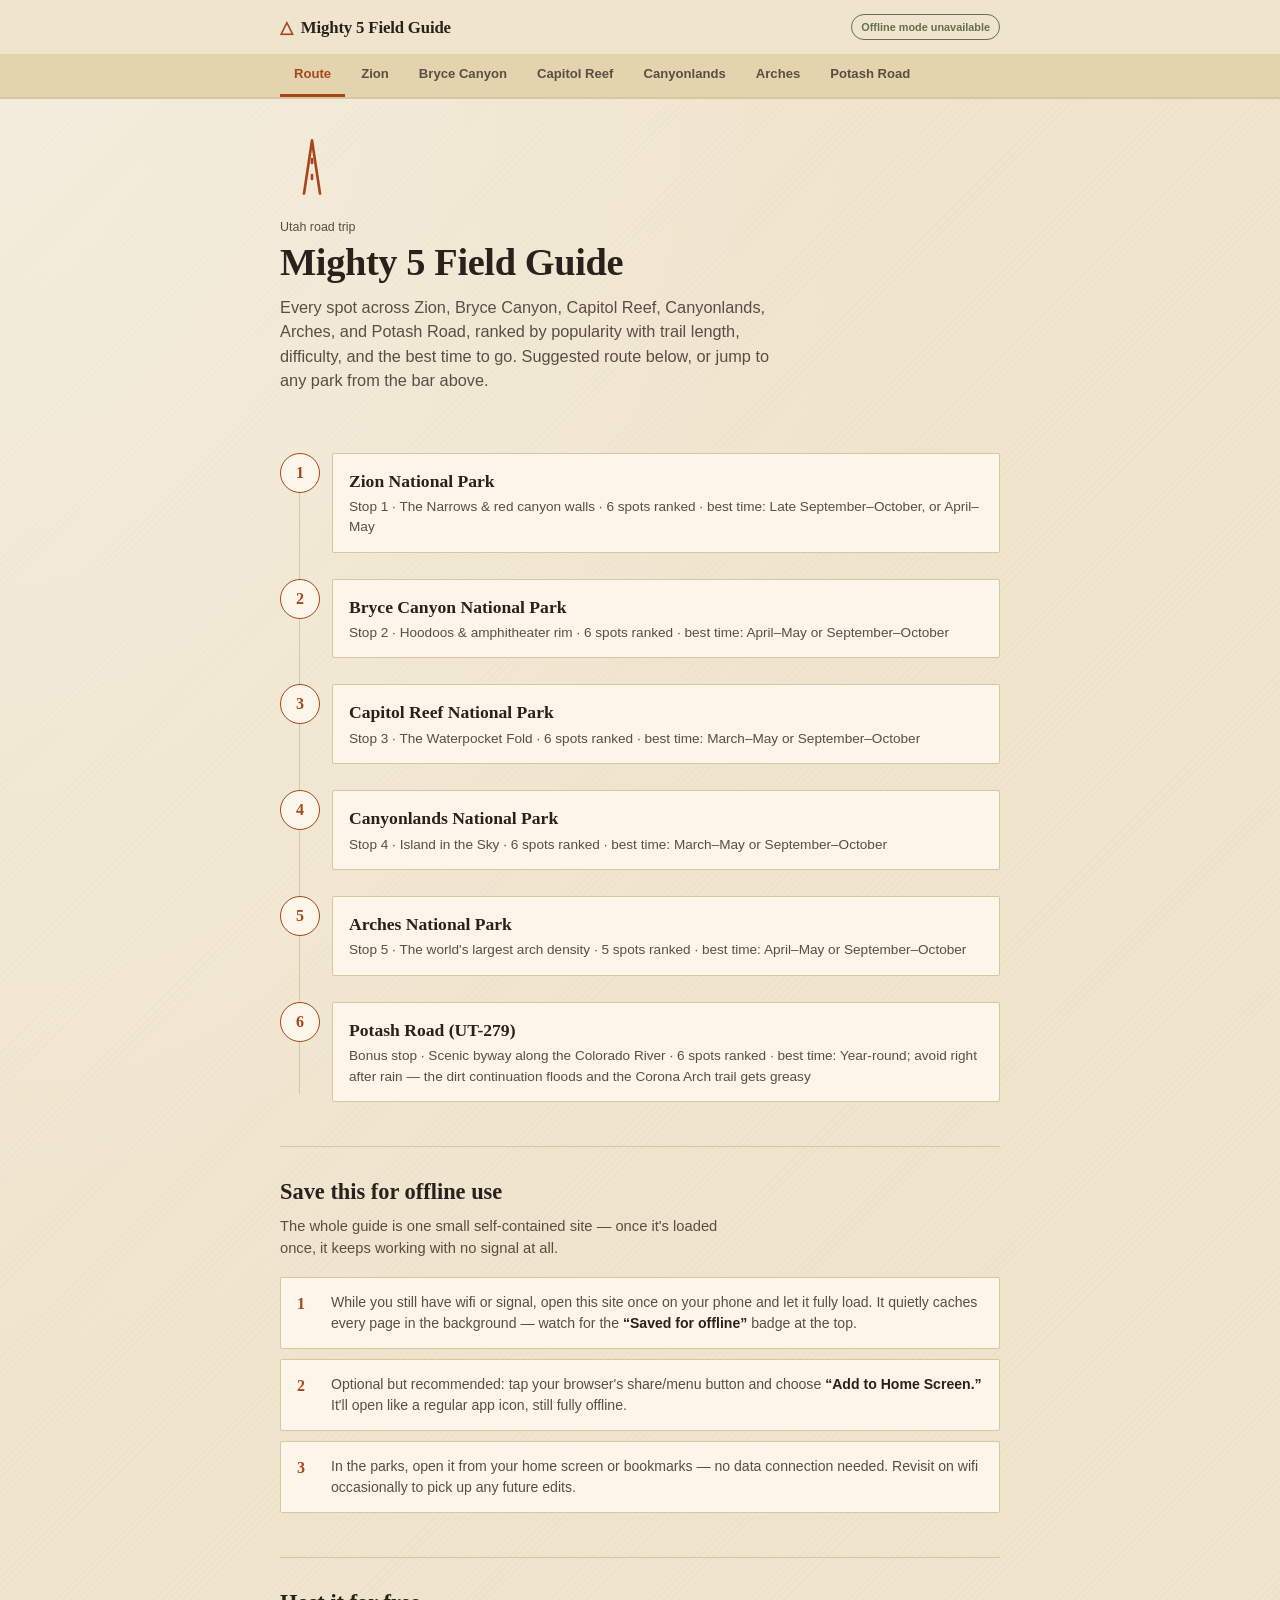
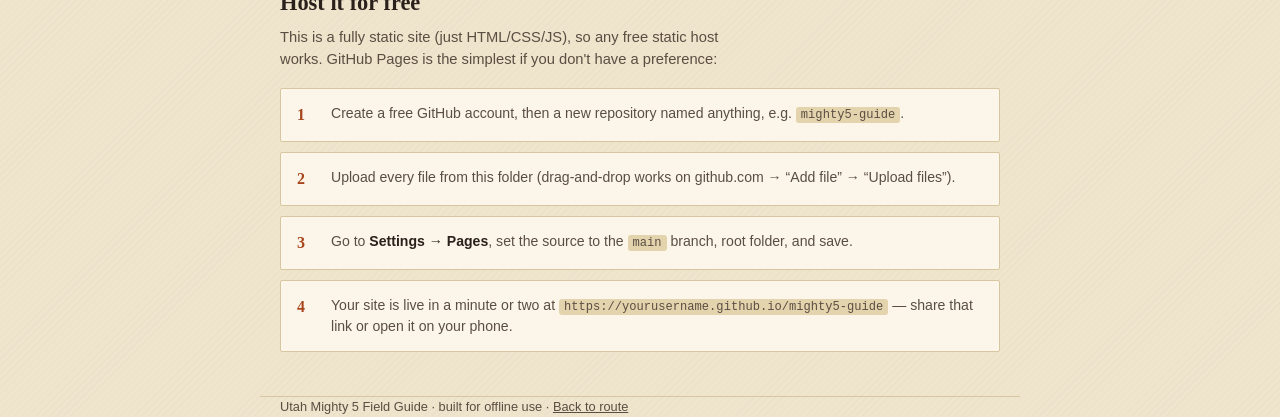
==== index.html @ f5e17965 "Initial commit" ====
<!DOCTYPE html>
<html lang="en">
<head>
<meta charset="UTF-8">
<meta name="viewport" content="width=device-width, initial-scale=1, viewport-fit=cover">
<title>Mighty 5 Field Guide — Utah National Parks Trip</title>
<meta name="description" content="A ranked, offline-ready guide to Zion, Bryce Canyon, Capitol Reef, Canyonlands, Arches, and Potash Road.">
<link rel="manifest" href="manifest.json">
<meta name="theme-color" content="#EFE4CC">
<link rel="stylesheet" href="style.css">
</head>
<body>
  <header class="topbar">
    <div class="topbar-inner">
      <a class="brand" href="index.html"><span class="mark">&#9651;</span> Mighty 5 Field Guide</a>
      <span class="offline-pill" id="offlinePill">Caching for offline…</span>
    </div>
    <nav class="parknav"><div class="parknav-inner">
      <a href="index.html" class="active">Route</a>
      <a href="zion.html" class="">Zion</a>
      <a href="bryce-canyon.html" class="">Bryce Canyon</a>
      <a href="capitol-reef.html" class="">Capitol Reef</a>
      <a href="canyonlands.html" class="">Canyonlands</a>
      <a href="arches.html" class="">Arches</a>
      <a href="potash-road.html" class="">Potash Road</a>
    </div></nav>
  </header>
  <main class="wrap">
    <section class="hero">
      <svg class="icon hero-icon" viewBox="0 0 48 48"><path d="M18 44l6-40M30 44l-6-40" /><path d="M24 6v6M24 18v6M24 30v6" stroke-dasharray="3 4"/></svg>
      <p class="hero-eyebrow">Utah road trip</p>
      <h1>Mighty 5 Field Guide</h1>
      <p class="lede">Every spot across Zion, Bryce Canyon, Capitol Reef, Canyonlands, Arches, and Potash Road, ranked by popularity with trail length, difficulty, and the best time to go. Suggested route below, or jump to any park from the bar above.</p>
    </section>

    <ol class="route">
      <li>
        <span class="route-num">1</span>
        <a href="zion.html">
          <h3>Zion National Park</h3>
          <p>Stop 1 · The Narrows &amp; red canyon walls &middot; 6 spots ranked &middot; best time: Late September–October, or April–May</p>
        </a>
      </li>
      <li>
        <span class="route-num">2</span>
        <a href="bryce-canyon.html">
          <h3>Bryce Canyon National Park</h3>
          <p>Stop 2 · Hoodoos &amp; amphitheater rim &middot; 6 spots ranked &middot; best time: April–May or September–October</p>
        </a>
      </li>
      <li>
        <span class="route-num">3</span>
        <a href="capitol-reef.html">
          <h3>Capitol Reef National Park</h3>
          <p>Stop 3 · The Waterpocket Fold &middot; 6 spots ranked &middot; best time: March–May or September–October</p>
        </a>
      </li>
      <li>
        <span class="route-num">4</span>
        <a href="canyonlands.html">
          <h3>Canyonlands National Park</h3>
          <p>Stop 4 · Island in the Sky &middot; 6 spots ranked &middot; best time: March–May or September–October</p>
        </a>
      </li>
      <li>
        <span class="route-num">5</span>
        <a href="arches.html">
          <h3>Arches National Park</h3>
          <p>Stop 5 · The world&#x27;s largest arch density &middot; 5 spots ranked &middot; best time: April–May or September–October</p>
        </a>
      </li>
      <li>
        <span class="route-num">6</span>
        <a href="potash-road.html">
          <h3>Potash Road (UT-279)</h3>
          <p>Bonus stop · Scenic byway along the Colorado River &middot; 6 spots ranked &middot; best time: Year-round; avoid right after rain — the dirt continuation floods and the Corona Arch trail gets greasy</p>
        </a>
      </li>
    </ol>

    <section class="setup">
      <h2>Save this for offline use</h2>
      <p>The whole guide is one small self-contained site — once it's loaded once, it keeps working with no signal at all.</p>
      <div class="setup-grid">
        <div class="setup-card"><span class="num">1</span><p>While you still have wifi or signal, open this site once on your phone and let it fully load. It quietly caches every page in the background — watch for the <strong>&ldquo;Saved for offline&rdquo;</strong> badge at the top.</p></div>
        <div class="setup-card"><span class="num">2</span><p>Optional but recommended: tap your browser's share/menu button and choose <strong>&ldquo;Add to Home Screen.&rdquo;</strong> It'll open like a regular app icon, still fully offline.</p></div>
        <div class="setup-card"><span class="num">3</span><p>In the parks, open it from your home screen or bookmarks — no data connection needed. Revisit on wifi occasionally to pick up any future edits.</p></div>
      </div>
    </section>

    <section class="setup">
      <h2>Host it for free</h2>
      <p>This is a fully static site (just HTML/CSS/JS), so any free static host works. GitHub Pages is the simplest if you don't have a preference:</p>
      <div class="setup-grid">
        <div class="setup-card"><span class="num">1</span><p>Create a free GitHub account, then a new repository named anything, e.g. <code>mighty5-guide</code>.</p></div>
        <div class="setup-card"><span class="num">2</span><p>Upload every file from this folder (drag-and-drop works on github.com &rarr; &ldquo;Add file&rdquo; &rarr; &ldquo;Upload files&rdquo;).</p></div>
        <div class="setup-card"><span class="num">3</span><p>Go to <strong>Settings &rarr; Pages</strong>, set the source to the <code>main</code> branch, root folder, and save.</p></div>
        <div class="setup-card"><span class="num">4</span><p>Your site is live in a minute or two at <code>https://yourusername.github.io/mighty5-guide</code> — share that link or open it on your phone.</p></div>
      </div>
    </section>
  </main>
  <footer class="wrap">
    Utah Mighty 5 Field Guide &middot; built for offline use &middot; <a href="index.html">Back to route</a>
  </footer>
  <script src="app.js"></script>
</body>
</html>
---- style.css ----
/* ============================================================
   Utah Mighty 5 — trip field guide
   A desert-survey / trail-sign aesthetic: warm sandstone paper,
   rust ink, hand-set serif headings, tabular data rows.
   ============================================================ */

:root{
  --sand:        #EFE4CC;
  --sand-deep:   #E4D4AE;
  --card:        #FBF6E9;
  --ink:         #2B211C;
  --ink-soft:    #5A4E42;
  --rust:        #A8451D;
  --rust-deep:   #7E3512;
  --clay:        #C97A45;
  --sage:        #62704E;
  --dusk:        #35536B;
  --line:        #D8C6A0;
  --shadow:      rgba(43,33,28,0.16);
  --radius-card: 2px;
  --serif: ui-serif, Georgia, "Iowan Old Style", "Times New Roman", serif;
  --sans: -apple-system, BlinkMacSystemFont, "Segoe UI", Roboto, "Helvetica Neue", Arial, sans-serif;
}

*{box-sizing:border-box;}
html{-webkit-text-size-adjust:100%;}
body{
  margin:0;
  background:var(--sand);
  background-image:
    radial-gradient(ellipse at top left, rgba(255,255,255,0.35), transparent 55%),
    repeating-linear-gradient(135deg, rgba(43,33,28,0.02) 0px, rgba(43,33,28,0.02) 1px, transparent 1px, transparent 5px);
  color:var(--ink);
  font-family:var(--sans);
  line-height:1.5;
  -webkit-font-smoothing:antialiased;
}
a{color:inherit;}
img,svg{display:block;max-width:100%;}
.icon{width:1em;height:1em;display:inline-block;vertical-align:-0.15em;fill:none;stroke:currentColor;stroke-width:2;stroke-linecap:round;stroke-linejoin:round;}

/* ---------- layout shell ---------- */
.wrap{max-width:760px;margin:0 auto;padding:0 20px;}

/* ---------- top bar ---------- */
.topbar{
  position:sticky;top:0;z-index:20;
  background:var(--sand);
  border-bottom:1px solid var(--line);
}
.topbar-inner{
  max-width:760px;margin:0 auto;padding:14px 20px;
  display:flex;align-items:center;justify-content:space-between;gap:12px;
}
.brand{
  font-family:var(--serif);
  font-weight:700;
  font-size:1.05rem;
  letter-spacing:-0.01em;
  text-decoration:none;
  color:var(--ink);
  display:flex;align-items:center;gap:8px;
}
.brand .mark{color:var(--rust);}
.offline-pill{
  font-size:0.68rem;
  font-weight:600;
  padding:4px 9px;
  border-radius:20px;
  border:1px solid var(--sage);
  color:var(--sage);
  white-space:nowrap;
}
.offline-pill.is-ready{background:var(--sage);color:var(--card);}

/* ---------- horizontal park nav ---------- */
.parknav{
  overflow-x:auto;
  -webkit-overflow-scrolling:touch;
  border-bottom:1px solid var(--line);
  background:var(--sand-deep);
}
.parknav-inner{
  max-width:760px;margin:0 auto;padding:0 20px;
  display:flex;gap:2px;
}
.parknav a{
  flex:0 0 auto;
  padding:10px 14px;
  font-size:0.82rem;
  font-weight:600;
  text-decoration:none;
  color:var(--ink-soft);
  border-bottom:3px solid transparent;
  white-space:nowrap;
}
.parknav a.active{color:var(--rust);border-bottom-color:var(--rust);}

/* ---------- hero ---------- */
.hero{padding:36px 0 22px;}
.hero-eyebrow{
  font-size:0.78rem;
  color:var(--ink-soft);
  margin:0 0 6px;
}
.hero h1{
  font-family:var(--serif);
  font-size:2.4rem;
  line-height:1.05;
  letter-spacing:-0.01em;
  margin:0 0 12px;
  color:var(--ink);
}
.hero p.lede{
  font-size:1.02rem;
  color:var(--ink-soft);
  max-width:56ch;
  margin:0 0 18px;
}
.hero-icon{width:64px;height:64px;color:var(--rust);margin-bottom:14px;}

.best-band{
  display:inline-flex;align-items:center;gap:8px;
  background:var(--card);
  border:1px solid var(--line);
  padding:9px 14px;
  border-radius:3px;
  font-size:0.88rem;
}
.best-band .icon{color:var(--dusk);width:16px;height:16px;}
.best-band b{font-weight:700;}

/* ---------- spot list ---------- */
.spot-list{
  list-style:none;margin:28px 0 60px;padding:0;
  display:flex;flex-direction:column;gap:14px;
}
.spot{
  background:var(--card);
  border:1px solid var(--line);
  border-radius:var(--radius-card);
  padding:18px 18px 16px;
  display:grid;
  grid-template-columns:auto 1fr;
  gap:14px 16px;
  position:relative;
  box-shadow:0 1px 0 var(--shadow);
}
.spot-rank{
  font-family:var(--serif);
  font-size:1.7rem;
  color:var(--line);
  line-height:1;
  font-weight:700;
  grid-row:1 / span 2;
}
.spot-top{
  display:flex;align-items:flex-start;justify-content:space-between;gap:12px;
}
.spot-icon{
  width:34px;height:34px;color:var(--rust);
  flex:0 0 auto;
}
.spot h3{
  font-family:var(--serif);
  font-size:1.2rem;
  margin:0 0 4px;
  letter-spacing:-0.005em;
}
.spot-desc{
  margin:0 0 12px;
  color:var(--ink-soft);
  font-size:0.92rem;
  max-width:56ch;
}
.spot-stats{
  display:grid;
  grid-template-columns:repeat(4,1fr);
  gap:0;
  margin:0 0 10px;
  border-top:1px solid var(--line);
  border-bottom:1px solid var(--line);
  padding:9px 0;
}
.spot-stats div{
  display:flex;flex-direction:column;gap:2px;
  padding-right:6px;
}
.spot-stats dt{
  font-size:0.62rem;
  text-transform:uppercase;
  letter-spacing:0.04em;
  color:var(--ink-soft);
  margin:0;
}
.spot-stats dd{
  margin:0;
  font-size:0.86rem;
  font-weight:600;
}
.spot-best{
  display:flex;align-items:center;gap:6px;
  margin:0;
  font-size:0.84rem;
  color:var(--dusk);
}
.spot-best .icon{width:14px;height:14px;flex:0 0 auto;}
.diff{
  display:inline-block;
  padding:1px 7px;
  border-radius:20px;
  font-size:0.72rem;
  font-weight:700;
}
.diff-easy{background:#E4EBD8;color:var(--sage);}
.diff-moderate{background:#F3DFC2;color:var(--clay);}
.diff-strenuous{background:#F0D6CB;color:var(--rust);}

@media (max-width:520px){
  .spot-stats{grid-template-columns:repeat(2,1fr);row-gap:8px;}
  .hero h1{font-size:1.9rem;}
}

/* ---------- index page: route timeline ---------- */
.route{list-style:none;margin:20px 0 40px;padding:0;position:relative;}
.route::before{
  content:"";position:absolute;left:19px;top:8px;bottom:8px;width:1px;
  background:var(--line);
}
.route li{position:relative;padding:0 0 26px 52px;}
.route li:last-child{padding-bottom:0;}
.route-num{
  position:absolute;left:0;top:0;
  width:40px;height:40px;
  border-radius:50%;
  background:var(--card);
  border:1px solid var(--rust);
  color:var(--rust);
  display:flex;align-items:center;justify-content:center;
  font-family:var(--serif);font-weight:700;font-size:1rem;
}
.route a{
  display:block;
  background:var(--card);
  border:1px solid var(--line);
  border-radius:2px;
  padding:14px 16px;
  text-decoration:none;
}
.route a:hover{border-color:var(--rust);}
.route h3{margin:0 0 3px;font-family:var(--serif);font-size:1.1rem;}
.route p{margin:0;font-size:0.85rem;color:var(--ink-soft);}

/* ---------- setup / install cards on index ---------- */
.setup{
  margin:44px 0;
  border-top:1px solid var(--line);
  padding-top:28px;
}
.setup h2{
  font-family:var(--serif);
  font-size:1.4rem;
  margin:0 0 6px;
}
.setup > p{color:var(--ink-soft);font-size:0.92rem;margin:0 0 18px;max-width:56ch;}
.setup-grid{display:flex;flex-direction:column;gap:10px;}
.setup-card{
  background:var(--card);
  border:1px solid var(--line);
  border-radius:2px;
  padding:14px 16px;
  display:flex;gap:12px;align-items:flex-start;
}
.setup-card .num{
  font-family:var(--serif);font-weight:700;color:var(--rust);
  flex:0 0 auto;width:22px;
}
.setup-card p{margin:0;font-size:0.88rem;color:var(--ink-soft);}
.setup-card strong{color:var(--ink);}
code{
  background:var(--sand-deep);
  padding:1px 5px;
  border-radius:3px;
  font-size:0.86em;
}

footer{
  border-top:1px solid var(--line);
  padding:22px 0 44px;
  font-size:0.8rem;
  color:var(--ink-soft);
}
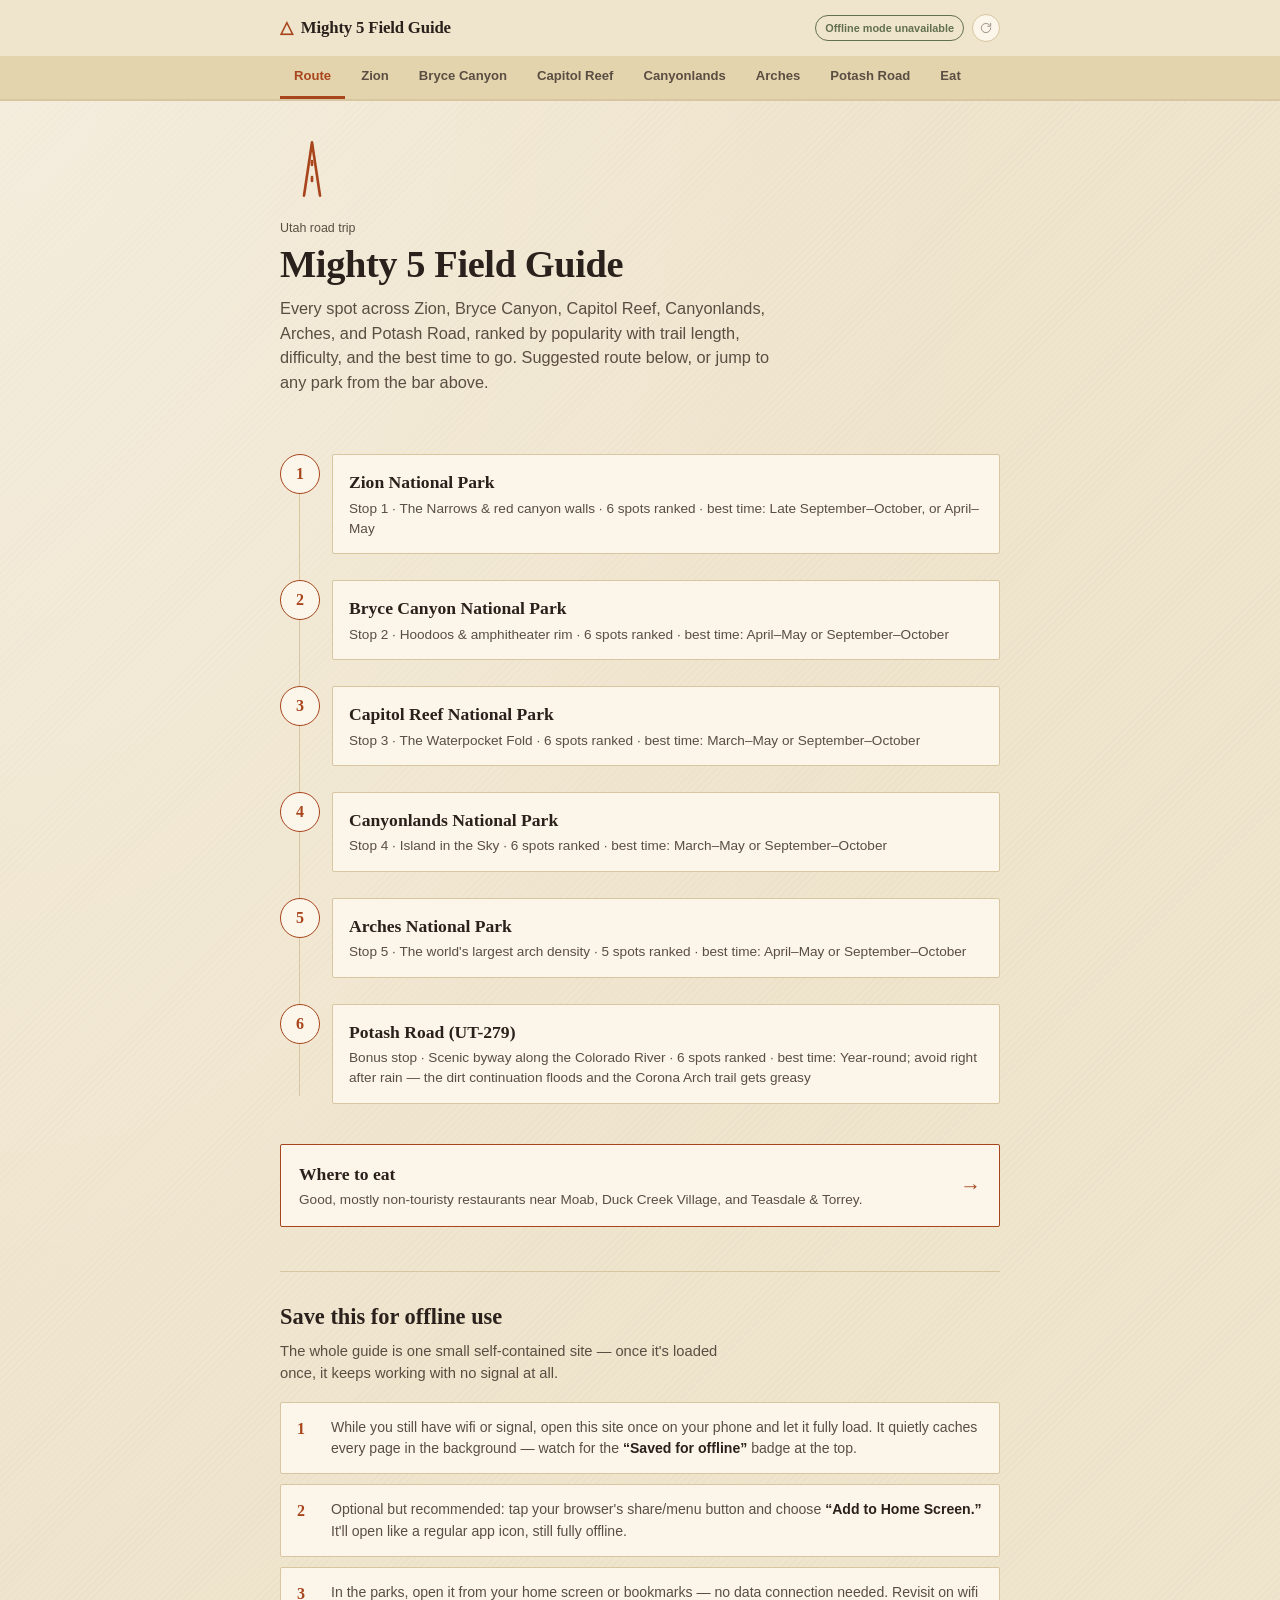
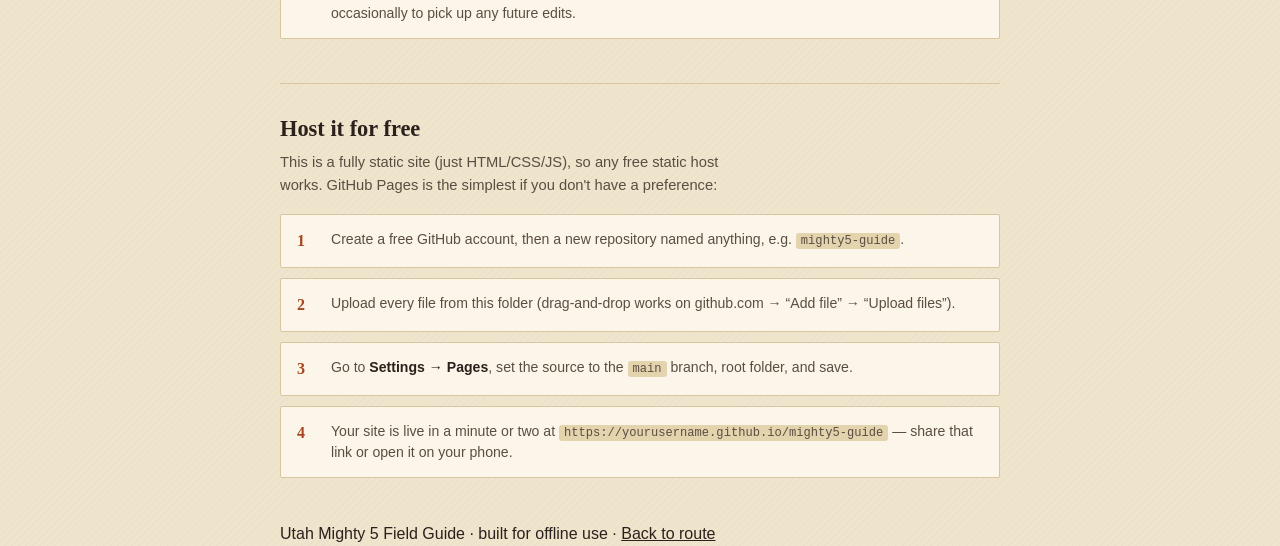
==== commit 869e8b37: "restaurants and force refresh" ====
--- a/index.html
+++ b/index.html
@@ -13,7 +13,12 @@
   <header class="topbar">
     <div class="topbar-inner">
       <a class="brand" href="index.html"><span class="mark">&#9651;</span> Mighty 5 Field Guide</a>
-      <span class="offline-pill" id="offlinePill">Caching for offline…</span>
+      <div class="topbar-actions">
+        <span class="offline-pill" id="offlinePill">Caching for offline…</span>
+        <button class="refresh-btn" id="refreshBtn" type="button" title="Refresh content (ignores cache)" aria-label="Refresh content (ignores cache)">
+          <svg class="icon" viewBox="0 0 48 48"><path d="M40 24a16 16 0 1 1-4.7-11.3" /><path d="M40 8v10h-10" /></svg>
+        </button>
+      </div>
     </div>
     <nav class="parknav"><div class="parknav-inner">
       <a href="index.html" class="active">Route</a>
@@ -23,6 +28,7 @@
       <a href="canyonlands.html" class="">Canyonlands</a>
       <a href="arches.html" class="">Arches</a>
       <a href="potash-road.html" class="">Potash Road</a>
+      <a href="eat.html" class="">Eat</a>
     </div></nav>
   </header>
   <main class="wrap">
@@ -78,6 +84,14 @@
       </li>
     </ol>
 
+    <a class="eat-teaser" href="eat.html">
+      <div>
+        <h3>Where to eat</h3>
+        <p>Good, mostly non-touristy restaurants near Moab, Duck Creek Village, and Teasdale &amp; Torrey.</p>
+      </div>
+      <span class="eat-teaser-arrow">&rarr;</span>
+    </a>
+
     <section class="setup">
       <h2>Save this for offline use</h2>
       <p>The whole guide is one small self-contained site — once it's loaded once, it keeps working with no signal at all.</p>
--- a/style.css
+++ b/style.css
@@ -50,7 +50,7 @@
 }
 .topbar-inner{
   max-width:760px;margin:0 auto;padding:14px 20px;
-  display:flex;align-items:center;justify-content:space-between;gap:12px;
+  display:flex;align-items:center;justify-content:space-between;gap:10px;
 }
 .brand{
   font-family:var(--serif);
@@ -60,8 +60,23 @@
   text-decoration:none;
   color:var(--ink);
   display:flex;align-items:center;gap:8px;
+  white-space:nowrap;
+  flex:0 1 auto;
+  min-width:0;
+  overflow:hidden;
+  text-overflow:ellipsis;
+}
+@media (max-width:420px){
+  .brand{font-size:0.86rem;}
+  .offline-pill{padding:4px 7px;font-size:0.62rem;}
+  .topbar-inner{gap:6px;}
+  .topbar-actions{gap:6px;}
 }
 .brand .mark{color:var(--rust);}
+.topbar-actions{
+  display:flex;align-items:center;gap:8px;
+  flex:0 0 auto;
+}
 .offline-pill{
   font-size:0.68rem;
   font-weight:600;
@@ -72,6 +87,24 @@
   white-space:nowrap;
 }
 .offline-pill.is-ready{background:var(--sage);color:var(--card);}
+.refresh-btn{
+  display:flex;align-items:center;justify-content:center;
+  width:28px;height:28px;
+  padding:0;
+  border-radius:50%;
+  border:1px solid var(--line);
+  background:var(--card);
+  color:var(--ink-soft);
+  cursor:pointer;
+  flex:0 0 auto;
+}
+.refresh-btn:hover{border-color:var(--rust);color:var(--rust);}
+.refresh-btn .icon{width:14px;height:14px;}
+.refresh-btn.is-spinning .icon{animation:spin 0.8s linear infinite;}
+@keyframes spin{from{transform:rotate(0deg);}to{transform:rotate(360deg);}}
+@media (prefers-reduced-motion: reduce){
+  .refresh-btn.is-spinning .icon{animation:none;}
+}
 
 /* ---------- horizontal park nav ---------- */
 .parknav{
@@ -130,7 +163,58 @@
 .best-band .icon{color:var(--dusk);width:16px;height:16px;}
 .best-band b{font-weight:700;}
 
-/* ---------- spot list ---------- */
+/* ---------- time-of-day schedule ---------- */
+.tod{
+  margin:30px 0 8px;
+  border:1px solid var(--line);
+  background:var(--card);
+  border-radius:2px;
+  padding:20px 20px 8px;
+}
+.tod h2{
+  font-family:var(--serif);
+  font-size:1.25rem;
+  margin:0 0 4px;
+}
+.tod-lede{
+  margin:0 0 16px;
+  font-size:0.85rem;
+  color:var(--ink-soft);
+  max-width:56ch;
+}
+.tod-list{list-style:none;margin:0;padding:0;}
+.tod-row{
+  display:grid;
+  grid-template-columns:104px 1fr;
+  gap:14px;
+  padding:12px 0;
+  border-top:1px solid var(--line);
+}
+.tod-row:first-child{border-top:none;}
+.tod-time{
+  font-size:0.72rem;
+  font-weight:700;
+  text-transform:uppercase;
+  letter-spacing:0.04em;
+  color:var(--dusk);
+  padding-top:2px;
+}
+.tod-body h4{
+  margin:0 0 3px;
+  font-family:var(--serif);
+  font-size:1rem;
+  font-weight:700;
+}
+.tod-body p{
+  margin:0;
+  font-size:0.85rem;
+  color:var(--ink-soft);
+}
+@media (max-width:480px){
+  .tod-row{grid-template-columns:1fr;gap:3px;}
+  .tod-time{padding-top:0;}
+}
+
 .spot-list{
   list-style:none;margin:28px 0 60px;padding:0;
   display:flex;flex-direction:column;gap:14px;
@@ -157,10 +241,31 @@
 .spot-top{
   display:flex;align-items:flex-start;justify-content:space-between;gap:12px;
 }
-.spot-icon{
-  width:34px;height:34px;color:var(--rust);
-  flex:0 0 auto;
-}
+.spot-photo{
+  position:relative;
+  width:100%;
+  aspect-ratio:4/3;
+  border-radius:2px;
+  overflow:hidden;
+  background:var(--sand-deep);
+  margin-bottom:12px;
+  border:1px solid var(--line);
+}
+.spot-photo img{
+  width:100%;height:100%;
+  object-fit:cover;
+  display:block;
+}
+.spot-photo .icon-fallback{
+  position:absolute;inset:0;
+  display:flex;align-items:center;justify-content:center;
+  color:var(--rust);
+  opacity:0;
+}
+.spot-photo .icon-fallback .icon{width:40%;height:40%;}
+.spot-photo.no-photo .icon-fallback,
+.spot-photo.img-missing .icon-fallback{opacity:1;}
+.spot-photo.img-missing img{display:none;}
 .spot h3{
   font-family:var(--serif);
   font-size:1.2rem;
@@ -284,7 +389,101 @@
   font-size:0.86em;
 }
 
-footer{
+/* ---------- index: eat teaser ---------- */
+.eat-teaser{
+  display:flex;align-items:center;justify-content:space-between;gap:14px;
+  background:var(--card);
+  border:1px solid var(--rust);
+  border-radius:2px;
+  padding:16px 18px;
+  text-decoration:none;
+  color:var(--ink);
+  margin:0 0 40px;
+}
+.eat-teaser h3{margin:0 0 3px;font-family:var(--serif);font-size:1.1rem;}
+.eat-teaser p{margin:0;font-size:0.85rem;color:var(--ink-soft);}
+.eat-teaser-arrow{font-size:1.3rem;color:var(--rust);flex:0 0 auto;}
+
+/* ---------- eat page ---------- */
+.town{
+  margin:0 0 34px;
+  border:1px solid var(--line);
+  background:var(--card);
+  border-radius:2px;
+  padding:20px 20px 6px;
+}
+.town h2{
+  font-family:var(--serif);
+  font-size:1.35rem;
+  margin:0 0 3px;
+}
+.town-kicker{
+  margin:0 0 10px;
+  font-size:0.78rem;
+  color:var(--dusk);
+  font-weight:600;
+}
+.town-note{
+  margin:0 0 16px;
+  font-size:0.85rem;
+  color:var(--ink-soft);
+  max-width:60ch;
+}
+.eatery-list{list-style:none;margin:0;padding:0;}
+.eatery{
+  padding:14px 0;
+  border-top:1px solid var(--line);
+}
+.eatery:first-child{border-top:none;}
+.eatery-top{
+  display:flex;align-items:baseline;justify-content:space-between;gap:10px;
+}
+.eatery-top h4{
+  margin:0;
+  font-family:var(--serif);
+  font-size:1.05rem;
+}
+.eatery-price{
+  font-size:0.8rem;
+  font-weight:700;
+  color:var(--sage);
+  flex:0 0 auto;
+}
+.eatery-cuisine{
+  font-size:0.76rem;
+  text-transform:uppercase;
+  letter-spacing:0.03em;
+  color:var(--ink-soft);
+}
+.eatery-meta{
+  display:flex;align-items:center;justify-content:space-between;flex-wrap:wrap;
+  gap:6px 12px;
+  margin:2px 0 6px;
+}
+.eatery-rating{
+  display:inline-flex;align-items:center;gap:4px;
+  font-size:0.82rem;
+  font-weight:700;
+  color:var(--clay);
+  white-space:nowrap;
+}
+.eatery-rating .icon{
+  width:12px;height:12px;
+  fill:var(--clay);
+  stroke:var(--clay);
+}
+.eatery-reviews{
+  font-weight:400;
+  color:var(--ink-soft);
+  font-size:0.76rem;
+}
+.eatery-note{
+  margin:0;
+  font-size:0.88rem;
+  color:var(--ink-soft);
+  max-width:60ch;
+}
+
   border-top:1px solid var(--line);
   padding:22px 0 44px;
   font-size:0.8rem;
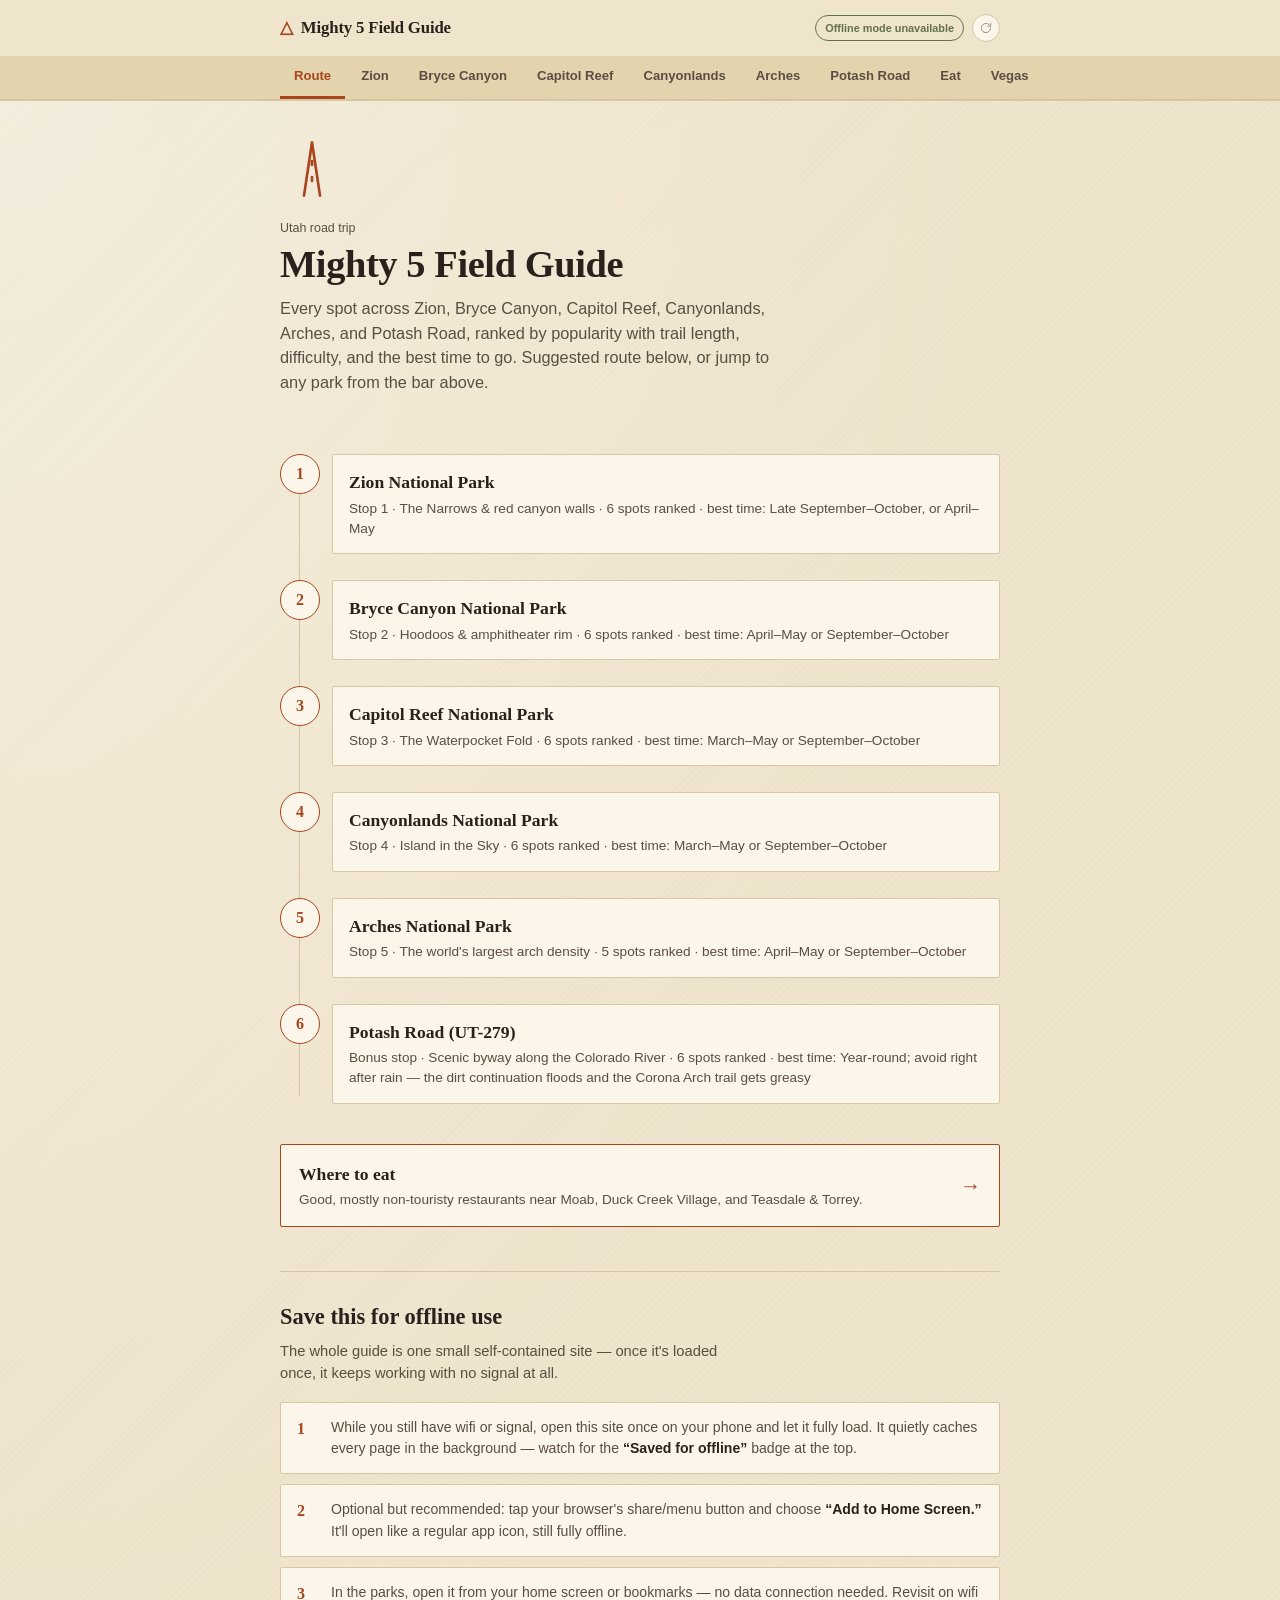
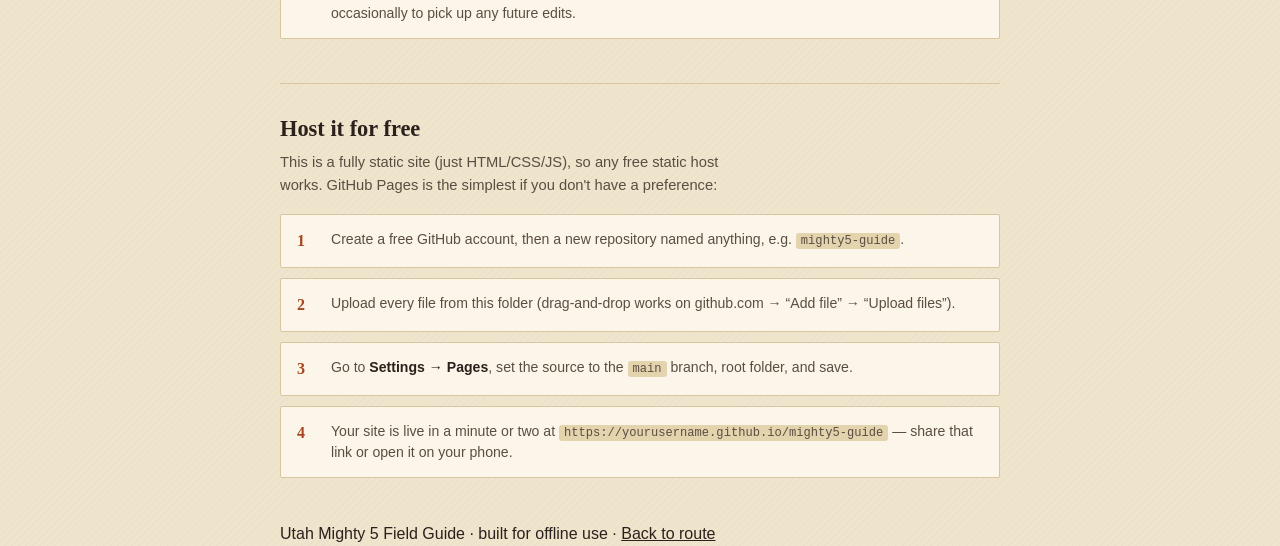
==== commit 93c6f2fd: "Add Vegas one-night guide tab" ====
--- a/index.html
+++ b/index.html
@@ -29,6 +29,7 @@
       <a href="arches.html" class="">Arches</a>
       <a href="potash-road.html" class="">Potash Road</a>
       <a href="eat.html" class="">Eat</a>
+      <a href="vegas.html" class="">Vegas</a>
     </div></nav>
   </header>
   <main class="wrap">
